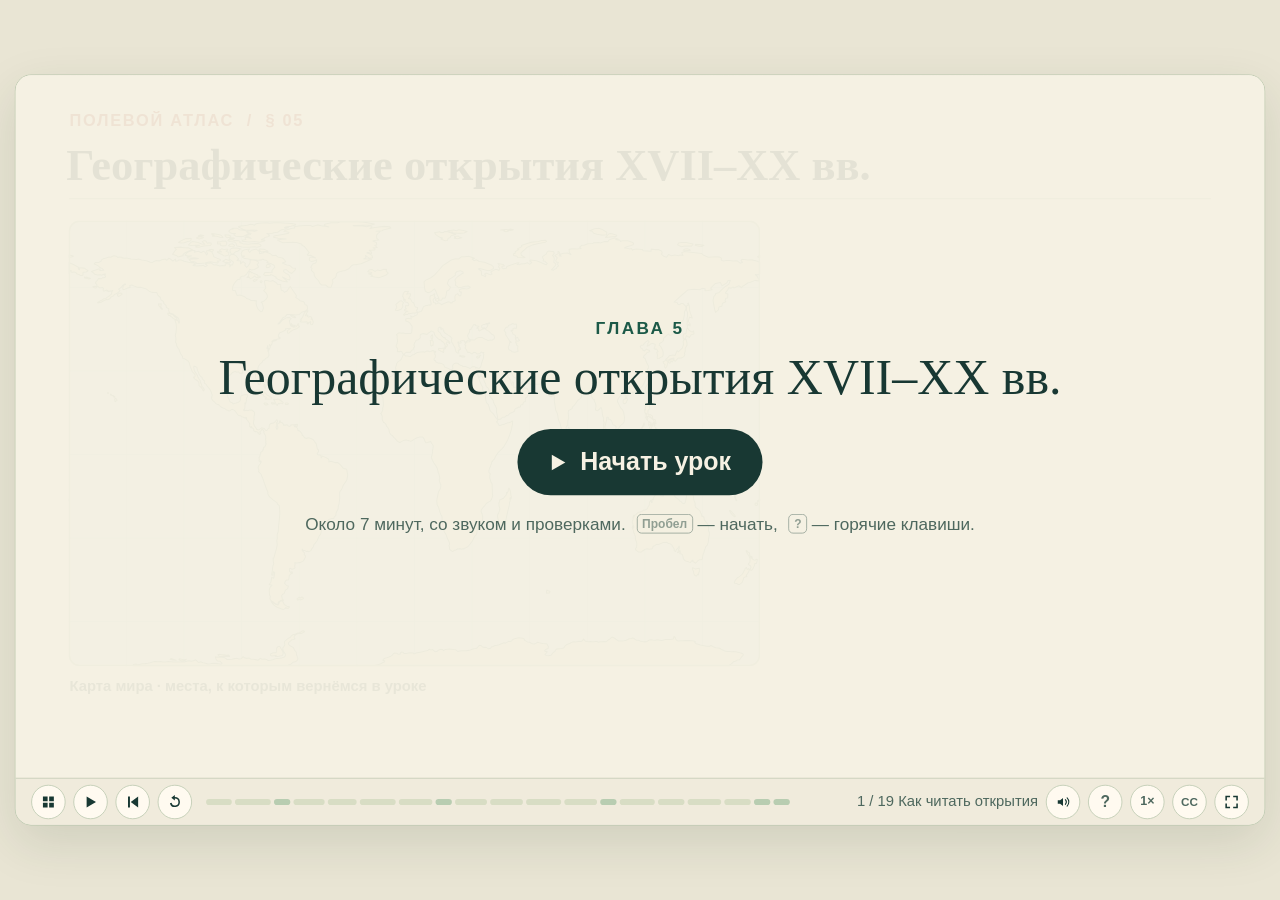
==== ch05/index.html @ 441d724c "Publish the Field Atlas for grades 5–6" ====
<!doctype html>
<html lang="ru">
<head>
  <meta charset="utf-8">
  <meta name="viewport" content="width=device-width, initial-scale=1">
  <meta name="theme-color" content="#e9e5d4">
  <title>Географические открытия XVII–XX вв. · Полевой атлас</title>
  <link rel="stylesheet" href="../lib/engine.css">
  <style>@view-transition { navigation: none; }</style>
</head>
<body>
  <script src="../lib/engine.js"></script>
  <script src="audio/ru/timings.js?v=2"></script>
  <script src="world.js"></script>
  <script src="lesson.js"></script>
  <script>
'use strict';
const CHAPTER = { number: 5, title: 'Географические открытия XVII–XX вв.', minutes: 7, language: 'ru', lead: false };
const BEATS = [
  ['intro', 'Как читать открытия', m => seaIntro(m('question'), m('lens'))],
  ['drake', 'Дрейк', m => seaDrake(m('route'), m('passage'), m('trade'))],
  ['q-drake', 'Найди пролив', () => seaLocate('drake'), { dur: .5, ask: done => seaLocateQuiz('drake', done) }],
  ['atlases', 'Ортелий и Меркатор', m => seaAtlases(m('ortelius'), m('mercator'), m('distort'))],
  ['barents', 'Баренц', m => seaBarents(m('north'), m('winter'), m('name'))],
  ['tasman', 'Янсзон и Тасман', m => seaTasman(m('people'), m('janszoon'), m('tasman'))],
  ['cook', 'Кук', m => seaCook(m('map'), m('botany'), m('claim'))],
  ['q-cook', 'Найди берег', () => seaLocate('cook'), { dur: .5, ask: done => seaLocateQuiz('cook', done) }],
  ['antarctica', 'Антарктида', m => seaAntarctica(m('ships'), m('ice'), m('coast'))],
  ['humboldt', 'Гумбольдт', m => seaHumboldt(m('climb'), m('belts'), m('compare'))],
  ['continents', 'Замбези и Центральная Азия', m => seaContinents(m('africa'), m('asia'), m('evidence'))],
  ['passages', 'Два прохода', m => seaPassages(m('east'), m('west'), m('ice'))],
  ['q-passage', 'Проверь проходы', () => seaPassages(0, .1, .2, true), { dur: .5, ask: seaQuickPassage }],
  ['poles', 'Два полюса', m => seaPoles(m('peary'), m('south'), m('north'))],
  ['survey', 'Хребет Черского', m => seaSurvey(m('range'), m('measure'))],
  ['kontiki', '«Кон-Тики»', m => seaKontiki(m('raft'), m('landing'), m('claim'))],
  ['wrap', 'Что изменилось', m => seaWrap(m('routes'), m('study'), m('test'))],
  ['practice', 'Итоговая проверка', seaPracticeStage, { dur: .5, ask: seaFinalQuiz }],
  ['finish', 'Итог', () => seaHeading('ПОЛЕВОЙ АТЛАС  /  ИТОГ', 'Экспедиция завершена'), { dur: .5, ask: seaFinish }],
].map(([id, title, run, extra]) => ({ id, title, run, ...extra }));

boot();
$('bHome').href = '../index.html#ch05';
  </script>
</body>
</html>
---- lib/engine.css ----
@import url(volume.css);
@import url(book.css);   /* this book's own settings and overrides (not shared), before the rules below */
/* The palette. lib/book.css may redefine any of it in its own ':root' (this one has no specificity), e.g. a light board
   with dark ink: the stage, COL in engine.js, the cards and the player bar all follow. Colours are #rrggbb. The last
   lines are shades between those colours, written out so the dark board stays exact: a palette of its own sets them too
   (the light set in book.css). */
:where(:root) {
  --page: #0f1613; --board: #1d2b27; --panel: #22322d; --edge: #3a5047;
  --chalk: #ece8dc; --dim: #9aaba3; --faint: #5d7068;
  --task: #f0b45a; --quiz: #86c9e8; --good: #8fd6b0; --bad: #f08c7a;
  --ui: "Avenir Next", "Segoe UI", "Helvetica Neue", Arial, sans-serif;
  --vignette: rgba(0, 0, 0, .35);   /* the stage's darkened edges; a light board wants a faint, warm one */
  color-scheme: dark;
  --rule: #2e433b;                            /* lines between answer rows */
  --track: #2f4640; --track-ask: #2d4a57;     /* the player bar's steps, and its question steps */
  --bar-edge: #2a3b35; --hover: #2b3f36;      /* the bar's top line, the volume control under the pointer */
  --veil: #0a100e;                            /* behind the help panel and the captions */
}
* { box-sizing: border-box; }
html, body { height: 100%; margin: 0; overflow: hidden; background: var(--page); }
body { color: var(--chalk); font: 26px/1.4 var(--ui); }
button { font: inherit; color: inherit; cursor: pointer; }
button:focus-visible, [tabindex]:focus-visible { outline: 3px solid var(--task); outline-offset: 3px; }
button[hidden] { display: none; }

/* One fixed 1600×960 frame (900 stage + 60 controls), scaled to fit the window. Fixed, not absolute: a frame wider
   than a phone would otherwise widen the phone's layout viewport, and fit() would scale to that wider width. */
#frame { position: fixed; left: 50%; top: 50%; width: var(--sw, 1600px); height: calc(var(--sh, 900px) + 60px); transform: translate(-50%, -50%) scale(var(--k, .5));
  border-radius: 20px; overflow: hidden; background: var(--board); box-shadow: 0 0 0 1px var(--edge), 0 30px 80px rgba(0, 0, 0, .45); }
#stage { position: absolute; left: 0; top: 0; width: var(--sw, 1600px); height: var(--sh, 900px); display: block;
  background: radial-gradient(75% 75% at 50% 45%, rgba(0,0,0,0) 60%, var(--vignette)), var(--grain, none), var(--board); }
#ui { position: absolute; left: 0; top: 0; width: var(--sw, 1600px); height: var(--sh, 900px); pointer-events: none; }
#ui > * { pointer-events: auto; }

.cover { position: absolute; left: 0; top: 0; width: var(--sw, 1600px); height: var(--sh, 900px); display: grid; place-items: center; background: color-mix(in srgb, var(--page) 50%, transparent); border: 0; }
.cover[hidden] { display: none; }
.cover > div { display: flex; flex-direction: column; align-items: center; }
.cover-k { margin: 0 0 10px; text-align: center; font-size: 22px; font-weight: 600; letter-spacing: .14em; text-transform: uppercase; color: var(--quiz); }
.cover-t { margin: 0 0 44px; max-width: min(1200px, calc(var(--sw, 1600px) - 100px)); text-align: center; font: 500 64px/1.15 "Iowan Old Style", Palatino, Georgia, serif; color: var(--chalk); text-wrap: balance; }
.cover > div > * { animation: rise .7s cubic-bezier(.2, .8, .2, 1) backwards; }
.cover-t { animation-delay: .08s; }
.cover .go { animation-delay: .18s; }
.cover small { animation-delay: .26s; }
@keyframes rise { from { opacity: 0; transform: translateY(14px); } }
.cover .go { display: inline-flex; align-items: center; gap: 16px; padding: 20px 40px; border-radius: 999px; background: var(--chalk); color: var(--board); font-weight: 600; font-size: 32px; }
.cover small { display: block; margin-top: 22px; font-size: 22px; text-align: center; color: var(--dim); }
.paused-mark { position: absolute; left: 0; top: 0; width: var(--sw, 1600px); height: var(--sh, 900px); display: none; place-items: center; pointer-events: none; }
.paused .paused-mark { display: grid; }
.paused-mark div { padding: 14px 30px; border-radius: 999px; background: color-mix(in srgb, var(--page) 85%, transparent); color: var(--dim); font-size: 22px; }

/* Question cards inside the picture. */
.card { position: absolute; padding: 20px 26px; border-radius: 20px; background: color-mix(in srgb, var(--panel) 97%, transparent); border: 1.5px solid var(--edge); border-inline-start: 7px solid var(--quiz); box-shadow: 0 14px 44px rgba(0, 0, 0, .35); }
.card.band { display: grid; grid-template-columns: auto minmax(0, 1fr) auto auto; grid-template-areas: "pic head body acts" "pic fb body acts"; column-gap: 28px; align-items: center; align-content: center; min-height: 150px; }
.band .mascot { grid-area: pic; }
.band .head { grid-area: head; align-self: end; }
.band .fb { grid-area: fb; align-self: start; }
.band .body { grid-area: body; }
.band .acts { grid-area: acts; }
.side .mascot { float: inline-end; margin-block: -2px 6px; margin-inline: 10px -4px; }
.kicker { margin: 0 0 4px; font-size: 20px; font-weight: 600; color: var(--quiz); }
.prompt { margin: 0; font-size: 28px; line-height: 1.35; }
.side .prompt { font-size: 24px; }
.body:empty { display: none; }
.side .body { margin-top: 14px; }
.opts { display: flex; gap: 12px; flex-wrap: wrap; }
.opt { padding: 8px 24px; border-radius: 999px; border: 2px solid var(--edge); background: transparent; color: var(--chalk); font-size: 24px; min-height: 58px; display: inline-flex; align-items: center; }
.opt:hover:not(:disabled) { border-color: var(--dim); }
.opt[aria-pressed="true"] { background: var(--c, var(--chalk)); border-color: var(--c, var(--chalk)); color: var(--on-fill, #1b2320); font-weight: 600; }
.opt.good { border-color: var(--good); box-shadow: 0 0 0 3px color-mix(in srgb, var(--good) 35%, transparent); }
.opt.bad { border-color: var(--bad); color: var(--bad); }
.opt:disabled { cursor: default; }
.fb { margin-top: 8px; font-size: 22px; line-height: 1.4; color: var(--chalk); }
.fb:empty { display: none; }
.fb.ok::before { content: "✓ "; color: var(--good); font-weight: 700; }
.fb.no::before { content: "✗ "; color: var(--bad); font-weight: 700; }
.fb ul { margin: 6px 0 0; padding-inline-start: 22px; }
.side .fb { max-height: 110px; overflow: auto; font-size: 20px; }
.acts { display: flex; gap: 12px; align-items: center; }
.side .acts { margin-top: 16px; }
.side .acts { flex-wrap: wrap; gap: 10px; }
.side .btn { padding: 8px 16px; font-size: 20px; }
.card.side { padding: 18px 22px; }
.btn { padding: 10px 28px; border-radius: 999px; border: 0; background: var(--chalk); color: var(--board); font-weight: 600; font-size: 22px; white-space: nowrap; }
.btn.quiet { background: transparent; color: var(--dim); border: 1.5px solid var(--edge); }
.btn.go { background: var(--quiz); color: var(--on-fill, #10242e); }   /* --on-fill: text on a coloured fill */
.btn:disabled { background: var(--edge); color: var(--dim); cursor: default; }

.grid .row { display: grid; grid-template-columns: 170px minmax(0, 1fr) 34px; gap: 16px; align-items: center; padding: 5px 0; padding-inline-start: 12px; border-bottom: 1px solid var(--rule); }
.grid .num { display: flex; justify-content: flex-end; align-items: center; font-size: 26px; }
.grid.text .row { grid-template-columns: minmax(0, 1fr) auto 34px; }
.grid.text .num { justify-content: flex-start; }
.grid .opts { gap: 8px; }
.grid .opt { padding: 3px 16px; min-height: 42px; font-size: 20px; }
.grid .mark { font-weight: 700; text-align: center; }
.grid .mark.good { color: var(--good); }
.grid .mark.bad { color: var(--bad); }
.grid .why { grid-column: 1 / -1; font-size: 19px; color: var(--dim); padding-inline-start: 186px; }
.grid.text .why { padding-inline-start: 0; }
.grid .why:empty { display: none; }

.hit { cursor: pointer; }
.hit .ring { fill: transparent; stroke: var(--chalk); stroke-width: 2.5; stroke-opacity: 0; }
.hit:hover .ring, .hit:focus .ring { stroke-opacity: .7; }
.hit.bad .ring { stroke: var(--bad); stroke-opacity: 1; }
.hit.good .ring { stroke: var(--good); stroke-opacity: 1; stroke-width: 4; }
/* Listen and find (findWords): the word beside a tapped thing. A book can set --word-font for its early-reader letters. */
.findw rect:focus-visible { stroke: var(--chalk); stroke-width: 5; outline: none; }
#ui > .card.word { pointer-events: none; padding: 2px 36px 10px; border-inline-start-width: 1.5px; border-radius: 30px; font: 600 96px/1.15 var(--word-font, var(--ui)); white-space: nowrap; animation: word-in .3s cubic-bezier(.3, 1.5, .6, 1); }
@keyframes word-in { from { transform: scale(.6); opacity: 0; } }
.tok { cursor: grab; touch-action: none; }   /* a finger drags the chip instead of scrolling the page */

/* Controls strip, part of the frame. */
#bar { position: absolute; left: 0; top: var(--sh, 900px); width: var(--sw, 1600px); height: 60px; display: flex; align-items: center; gap: 10px; padding: 0 20px; background: color-mix(in srgb, var(--page) 50%, var(--board)); border-top: 1px solid var(--bar-edge); }
.icon { width: 44px; height: 44px; border-radius: 50%; border: 1px solid var(--edge); background: var(--panel); display: grid; place-items: center; flex: none; padding: 0; }
.icon svg { width: 18px; height: 18px; fill: var(--chalk); }
.icon .i-pause { display: none; }
.is-playing .icon .i-play { display: none; }
.is-playing .icon .i-pause { display: block; }
.segs { flex: 1; display: flex; gap: 4px; height: 30px; align-items: center; min-width: 0; margin: 0 8px; }
.seg { position: relative; display: block; min-width: 0; height: 8px; border-radius: 4px; background: var(--track); border: 0; padding: 0; overflow: hidden; }
.seg:hover { height: 12px; }
.seg i { position: absolute; left: 0; top: 0; bottom: 0; width: 0; background: var(--chalk); }
.seg.ask { background: var(--track-ask); }
.seg.ask i { background: var(--quiz); }
.step { width: 300px; flex: none; color: var(--dim); font-size: 19px; white-space: nowrap; overflow: hidden; text-overflow: ellipsis; text-align: right; }
/* Keep the control strip usable without scaling down its touch targets. */
@media (max-width: 700px) {
  #frame { top: calc(50% - 50px); overflow: visible; }
  #bar { width: calc(var(--sw, 1600px) * var(--k)); height: auto; flex-wrap: wrap; gap: 6px; padding: 8px;
    transform: scale(calc(1 / var(--k))); transform-origin: left top; border-radius: 0 0 12px 12px; }
  #bar .icon { width: 36px; height: 40px; }
  .step { display: none; }
  #bHelp { display: none; }   /* keyboard shortcuts; room for the speed button on a phone */
  #bar .icon.speed { width: 36px; min-width: 0; padding: 0; font-size: 12px; letter-spacing: -.3px; }
  .segs { order: 1; }
  .segs { min-width: 80px; margin: 0; }
  :root.full #bar { transform-origin: left bottom; border-radius: 0; }
}
/* Full screen: the stage fills the screen and the controls lie over its foot, out of sight until the pointer moves
   (engine.js wake(): .awake), while paused or ended (.held) and while the pointer is on them. */
:root.full #frame { top: 50%; height: var(--sh, 900px); border-radius: 0; box-shadow: none; }
:root.full #bar { top: auto; bottom: 0; transition: opacity .3s; border-top: 0;
  background: linear-gradient(transparent, color-mix(in srgb, var(--page) 85%, transparent)); }
:root.full #frame:not(.awake):not(.held) #bar:not(:hover):not(:focus-within) { opacity: 0; pointer-events: none; }
:root.full #frame:not(.awake):not(.held):not(:has(#bar:hover)) { cursor: none; }
/* A touch screen has no hover to bring the controls back, and a tap that answers a question would cover the card with
   them: there full screen keeps them, full size, under the stage (fit() leaves them room). */
@media (pointer: coarse) {
  :root.full #frame { top: calc(50% - 30px); overflow: visible; }
  :root.full #frame #bar { top: var(--sh, 900px); bottom: auto; width: calc(var(--sw, 1600px) * var(--k)); height: auto; flex-wrap: wrap;
    gap: 6px; padding: 8px; transform: scale(calc(1 / var(--k))); transform-origin: left top; background: none; opacity: 1 !important; pointer-events: auto !important; }
  :root.full #bar .icon { width: 40px; height: 40px; }
  :root.full .step, :root.full #bHelp { display: none; }
  :root.full .segs { order: 1; min-width: 80px; margin: 0; }
}
@media (pointer: coarse) and (max-width: 700px) { :root.full #frame { top: calc(50% - 55px); } }

.sound-note { position: absolute; inset-inline-start: 24px; top: 20px; margin: 0; padding: 8px 18px; border-radius: 12px; background: color-mix(in srgb, var(--page) 85%, transparent); color: var(--dim); font-size: 19px; }
.sound-note[hidden] { display: none; }
.blanks .brow { padding: 8px 0; border-bottom: 1px solid var(--rule); }
.blanks .brow:last-child { border-bottom: 0; }
.blanks .bline { line-height: 64px; white-space: nowrap; }
.blanks .mark { display: inline-block; margin-inline-start: 14px; font-weight: 700; }
.blanks .mark.good { color: var(--good); animation: pop .35s ease-out; }
.blanks .mark.bad { color: var(--bad); }
.blanks .why { font-size: 19px; color: var(--dim); line-height: 1.35; }
.blanks .why:empty { display: none; }
.box { height: 52px; margin: 0 6px; padding: 0 6px; border: 0; border-bottom: 3px solid var(--quiz); border-radius: 8px 8px 0 0; background: color-mix(in srgb, var(--chalk) 7%, transparent); color: var(--chalk); font: 32px var(--math-font, "STIX Two Text", "Cambria Math", "Iowan Old Style", Palatino, Georgia, serif); text-align: center; vertical-align: -6px; }
.box:focus { outline: none; background: color-mix(in srgb, var(--quiz) 16%, transparent); }
.box.good { border-color: var(--good); }
.box.bad { border-color: var(--bad); }
.box:disabled { opacity: 1; }
kbd { display: inline-block; min-width: 1.5em; padding: 0 .4em; margin-inline-start: .5em; border: 1.5px solid currentColor; border-radius: 6px; font: 600 .7em/1.5 var(--ui); text-align: center; vertical-align: .12em; opacity: .6; }
.opt kbd { margin: 0; margin-inline-end: .6em; }
.keys { margin: 6px 0 0; font-size: 18px; color: var(--dim); }
.keys kbd { margin: 0 .15em; }
.grid .row.cur { background: color-mix(in srgb, var(--chalk) 5%, transparent); box-shadow: inset 4px 0 var(--quiz); }
.help { position: absolute; left: 0; top: 0; width: var(--sw, 1600px); height: var(--sh, 900px); display: grid; place-items: center; background: color-mix(in srgb, var(--veil) 72%, transparent); }
.help[hidden] { display: none; }
.help-box:focus { outline: none; }   /* focused as the open dialog, not as a control */
.help-box { width: min(1120px, calc(var(--sw, 1600px) - 80px)); padding: 40px 50px; border-radius: 22px; background: var(--panel); border: 1.5px solid var(--edge); }
.help h2 { margin: 0 0 22px; font-size: 32px; font-weight: 600; }
.help h3 { margin: 0 0 12px; font-size: 20px; font-weight: 600; color: var(--quiz); }
.help-cols { display: grid; grid-template-columns: 1fr 1fr; gap: 44px; }
.help-cols:has(> [hidden]) { grid-template-columns: 1fr; }
.help dl { margin: 0; display: grid; grid-template-columns: 150px 1fr; row-gap: 10px; font-size: 22px; }
.help dt { text-align: end; padding-inline-end: 18px; white-space: nowrap; }
.help dt kbd { margin: 0; margin-inline-start: .3em; opacity: .9; }
.help dd { margin: 0; color: var(--dim); }
.help-close { margin: 26px 0 0; font-size: 18px; color: var(--dim); }
.icon.txt { font-size: 20px; font-weight: 700; color: var(--dim); }
/* Optional captions of the narration, one sentence at a time. Off by default: teaching text lives in the picture. */
.caption { position: absolute; left: 50%; bottom: 78px; transform: translateX(-50%); width: max-content; max-width: min(1180px, calc(var(--sw, 1600px) - 80px)); padding: 10px 24px; border-radius: 14px; background: color-mix(in srgb, var(--veil) 82%, transparent); color: var(--chalk); font-size: 28px; line-height: 1.35; text-align: center; pointer-events: none; }
.caption[hidden] { display: none; }
.icon.cc { font-size: 15px; font-weight: 700; color: var(--dim); }
.icon.cc[aria-pressed="true"] { background: var(--chalk); border-color: var(--chalk); color: var(--board); }
.card.side { overflow: auto; }
svg.m { display: inline-block; overflow: visible; }
.card b { font-weight: 700; }   /* not 'bolder' (900 under a 600 prompt) */
.card { animation: card-in .45s cubic-bezier(.2, .9, .3, 1.15); }
.fb:not(:empty) { animation: fb-in .3s ease-out; }
.opt.bad, .grid .mark.bad { animation: shake .4s; }
.grid .mark.good { animation: pop .35s ease-out; }
@keyframes card-in { from { opacity: 0; transform: translateY(24px) scale(.98); } }
@keyframes fb-in { from { opacity: 0; transform: translateY(8px); } }
@keyframes pop { 0% { transform: scale(.3); opacity: 0; } 70% { transform: scale(1.3); } }
@keyframes shake { 20% { transform: translateX(-8px); } 40% { transform: translateX(8px); } 60% { transform: translateX(-5px); } 80% { transform: translateX(5px); } }
/* Full-screen chapter practice. */
.card.screen { height: 900px; padding: 50px 70px; border: 0; border-radius: 0; background: transparent; box-shadow: none; animation: screen-in .5s ease-out; max-height: none; overflow: visible; }
.screen .kicker { font-size: 22px; }
.screen .prompt { font-size: 40px; font-weight: 600; }
.screen .body { margin-top: 30px; }
.card.screen { display: flex; flex-direction: column; }
.screen .head { order: 1; } .screen .body { order: 2; }
.screen .fb { order: 3; max-width: min(1080px, calc(var(--sw, 1600px) - 140px)); margin: 26px 0 0; font-size: 24px; }   /* feedback right under the answers */
/* Practice screens: the bottom 130 px hold the buttons. Long answers scroll inside the body, so the feedback under
   them stays in view after a wrong answer adds a 'why' line to each row. */
.card.screen:not(.sort):not(.fin) { padding-bottom: 130px; }
.card.screen:not(.sort):not(.fin) > .head, .card.screen:not(.sort):not(.fin) > .fb { flex: none; }
.card.screen:not(.sort):not(.fin) > .body { flex: 0 1 auto; min-height: 0; overflow-y: auto; }
.screen .acts { position: absolute; inset-inline-end: 70px; bottom: 48px; }
.screen .grid .row { grid-template-columns: 200px minmax(0, 1fr) 40px; padding: 9px 0; padding-inline-start: 12px; }
/* a long label (a system of equations) widens the label column for every row instead of running off the card's left */
.screen .grid:not(.text) { display: grid; grid-template-columns: minmax(200px, max-content) minmax(0, 1fr) 40px; }
.screen .grid:not(.text) > .row { grid-column: 1 / -1; grid-template-columns: subgrid; }
.screen .grid.text .row { grid-template-columns: minmax(0, 1fr) auto 40px; }
.screen .grid .opt { font-size: 22px; min-height: 50px; padding: 4px 20px; }
.screen .grid .why { padding-inline-start: 216px; font-size: 20px; }
.screen .grid.text .why { padding-inline-start: 0; }
#ui > .screen.sort { pointer-events: none; }
.screen.sort > * { pointer-events: auto; }
.screen.sort .head { position: absolute; right: 34px; top: 40px; width: 330px; }
.screen.sort .prompt { font-size: 28px; }
.screen.sort .fb { position: absolute; margin: 0; left: auto; right: 34px; bottom: 116px; width: 330px; max-height: 240px; overflow: auto; font-size: 20px; }
.screen.sort .acts { right: 34px; }
.fin .finwrap { display: flex; flex-direction: column; align-items: center; justify-content: center; height: 100%; text-align: center; padding-bottom: 60px; }
.fin .mascot { margin-bottom: 28px; }
.fin .fb, .fin .acts { position: static; }
.fin .fb { order: 0; margin: 0; }   /* result lines, not answer feedback: keep them above the buttons */
.fin .acts { margin-top: 30px; }
@keyframes screen-in { from { opacity: 0; } }

/* The guide: an infinity sign whose loops are its eyes. */
.mascot { display: block; flex: none; overflow: visible; }
.mascot .mbody { transform-box: view-box; transform-origin: 60px 46px; animation: bob 3.4s ease-in-out infinite; }
.mascot .eyes { transition: transform .3s; }
.mascot .pupil { transform-box: fill-box; transform-origin: center; animation: blink 5s infinite; }
.mascot .joy, .mascot .flat { display: none; }
.mascot.happy .pupil { display: none; }
.mascot.happy .joy { display: inline; }
.mascot.happy .mbody { animation: hop .55s ease-out 2, bob 3.4s ease-in-out 1.1s infinite; }
.mascot.oops .eyes { transform: translate(-3px, 4px); }
.mascot.oops .smile { display: none; }
.mascot.oops .flat { display: inline; }
.mascot.oops .mbody { animation: wobble .5s ease-in-out, bob 3.4s ease-in-out .5s infinite; }
@keyframes bob { 50% { transform: translateY(-3px) rotate(-2deg); } }
@keyframes blink { 0%, 93%, 100% { transform: scaleY(1); } 96% { transform: scaleY(.1); } }
@keyframes hop { 40% { transform: translateY(-12px) rotate(4deg); } }
@keyframes wobble { 25% { transform: rotate(-8deg); } 75% { transform: rotate(6deg); } }
@media (prefers-reduced-motion: reduce) { .card, .fb, .opt, .grid .mark, .mascot * { animation: none !important; } }

a.icon { text-decoration: none; }
/* Citations (cite() and plain-text labels found in refs.js) and the finish card's source list open the source in a new tab. */
a.cite { cursor: pointer; }
a.cite text, a.cite tspan { text-decoration: underline; text-decoration-thickness: 1.5px; text-underline-offset: 5px; }
a.cite:hover text, a.cite:hover tspan { fill: var(--quiz); }
a.cite:focus { outline: none; }
a.cite:focus-visible text, a.cite:focus-visible tspan { fill: var(--task); }
a.cite:focus-visible { outline: 3px solid var(--task); outline-offset: 6px; border-radius: 4px; }
#ui a.cite { color: inherit; text-decoration: underline; text-underline-offset: 3px; }
#ui a.cite:hover { color: var(--quiz); }
.fin .srcs { margin: 26px 0 0; max-width: min(1100px, calc(var(--sw, 1600px) - 100px)); font-size: 19px; line-height: 1.45; color: var(--dim); text-align: start; }
.fin .srcs h2 { margin: 0 0 6px; font-size: 18px; font-weight: 600; letter-spacing: .14em; text-transform: uppercase; color: var(--quiz); }
.fin .srcs ol { margin: 0; padding-left: 0; list-style: none; max-height: 190px; overflow: auto; }
.fin .srcs li { padding-inline-start: 2em; text-indent: -2em; margin: 0 0 6px; }
.fin .srcs a { color: var(--chalk); text-underline-offset: 3px; }
.fin .srcs a:hover { color: var(--quiz); }
.fin .srcs a:focus-visible { outline: 3px solid var(--task); outline-offset: 2px; }
a.btn { text-decoration: none; display: inline-block; }
/* Page-to-page motion: the contents card grows into this frame, and shrinks back on the way out. */
@view-transition { navigation: auto; }
#frame { view-transition-name: lesson; }
::view-transition-group(lesson) { animation-duration: .5s; animation-timing-function: cubic-bezier(.2, .8, .2, 1); }
::view-transition-old(lesson), ::view-transition-new(lesson) { height: 100%; object-fit: cover; }
::view-transition-old(lesson) { animation-duration: .18s; }
@media (prefers-reduced-motion: reduce) { .cover > div > * { animation: none; } ::view-transition-group(*), ::view-transition-old(*), ::view-transition-new(*) { animation: none !important; } }
/* The finish screen speaks the same type as the chapter cover and the contents page. */
.fin .kicker { font-size: 20px; letter-spacing: .14em; text-transform: uppercase; }
.fin .prompt { margin: 6px 0 14px; font: 500 56px/1.15 "Iowan Old Style", Palatino, Georgia, serif; }
.icon.speed { width: auto; min-width: 44px; padding: 0 10px; border-radius: 22px; font-size: 16px; }
/* An upright stage is seen at about half the scale of a wide one on the same screen: bigger caption text. */
:root[data-stage="portrait"] .step { width: 120px; }   /* the 900-wide bar keeps room for the steps */
:root[data-stage="portrait"] .caption { font-size: 38px; bottom: 60px; }
/* Right-to-left interface text (engine.js sets <html dir="rtl"> for Arabic). Cards, captions, help and the cover read from
   the right through the logical properties above (border-inline-start, inset-inline-end, …). The stage and the player bar
   keep their left-to-right geometry, so a drawing's coordinates, the timeline and the ← → keys mean the same in every
   language (the bar's step label reads "3 / 6  title" as the bar does). Mathematics reads left to right inside Arabic
   text, as in Arabic school books: an expression (svg.m) and an answer line (.bline: "3 + 4 = [box] ✗") keep their order. */
[dir="rtl"] :is(#stage, #bar, svg.m, .bline) { direction: ltr; }
[dir="rtl"] .grid .row.cur { box-shadow: inset -4px 0 var(--quiz); }   /* the current row's bar at its start, the right */
/* Arabic letters join: letter spacing breaks the words apart. The faces are each system's own Arabic UI and book faces;
   no font file is loaded. A book's own lib/book.css :root still wins (these have no specificity). */
:where(:root:lang(ar)) { --ui: "Segoe UI", "SF Arabic", "Geeza Pro", "Noto Sans Arabic", Tahoma, sans-serif; }
:root:lang(ar) :is(.cover-k, .fin .kicker, .fin .srcs h2) { letter-spacing: 0; }
:root:lang(ar) .cover-t, :root:lang(ar) .fin .prompt { font-family: "Noto Naskh Arabic", "Traditional Arabic", "Times New Roman", serif; }
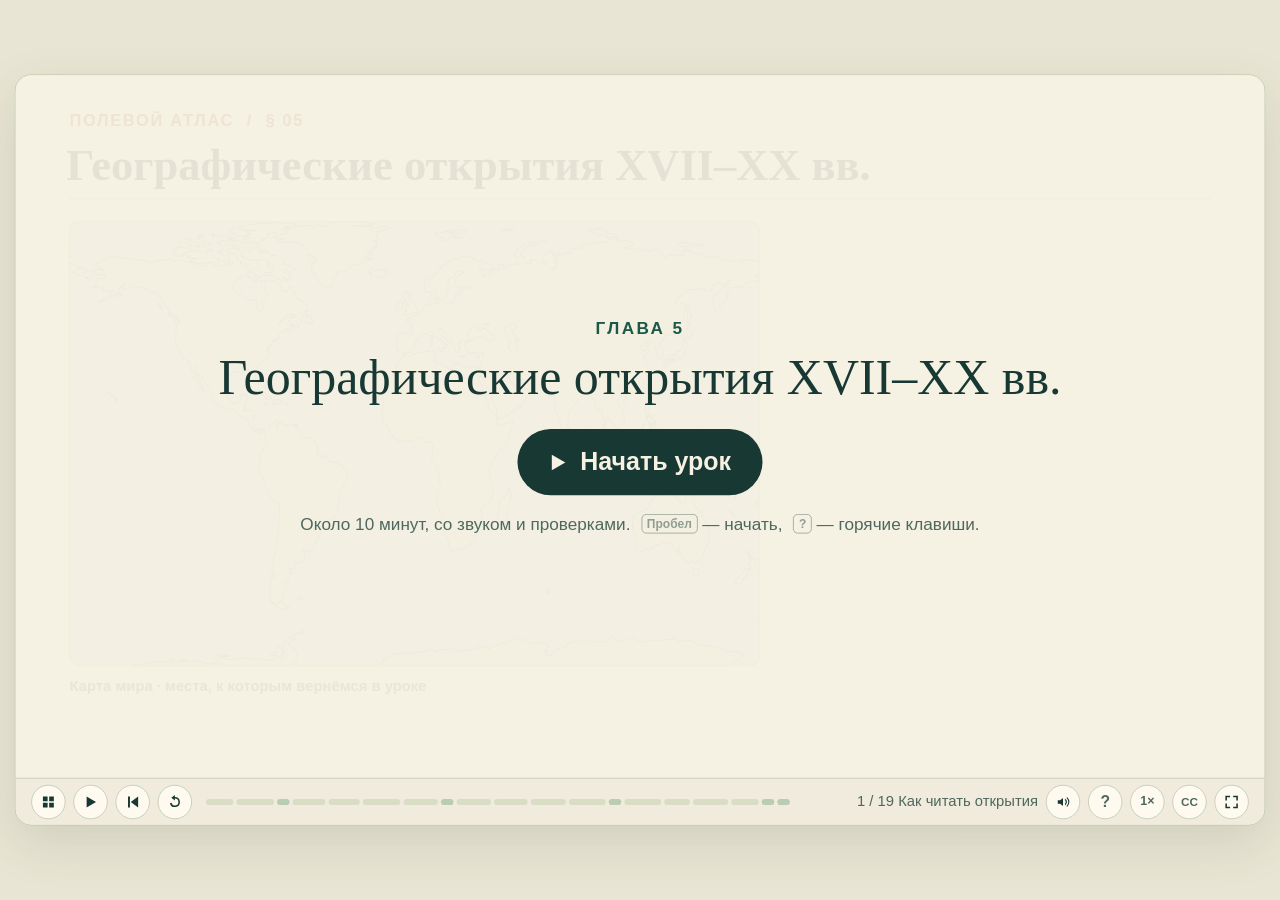
==== commit afa82015: "Narrate both chapters with Svetlana" ====
--- a/ch05/index.html
+++ b/ch05/index.html
@@ -10,12 +10,12 @@
 </head>
 <body>
   <script src="../lib/engine.js"></script>
-  <script src="audio/ru/timings.js?v=2"></script>
+  <script src="audio/ru/timings.js?v=svetlana"></script>
   <script src="world.js"></script>
   <script src="lesson.js"></script>
   <script>
 'use strict';
-const CHAPTER = { number: 5, title: 'Географические открытия XVII–XX вв.', minutes: 7, language: 'ru', lead: false };
+const CHAPTER = { number: 5, title: 'Географические открытия XVII–XX вв.', minutes: 10, language: 'ru', lead: false };
 const BEATS = [
   ['intro', 'Как читать открытия', m => seaIntro(m('question'), m('lens'))],
   ['drake', 'Дрейк', m => seaDrake(m('route'), m('passage'), m('trade'))],
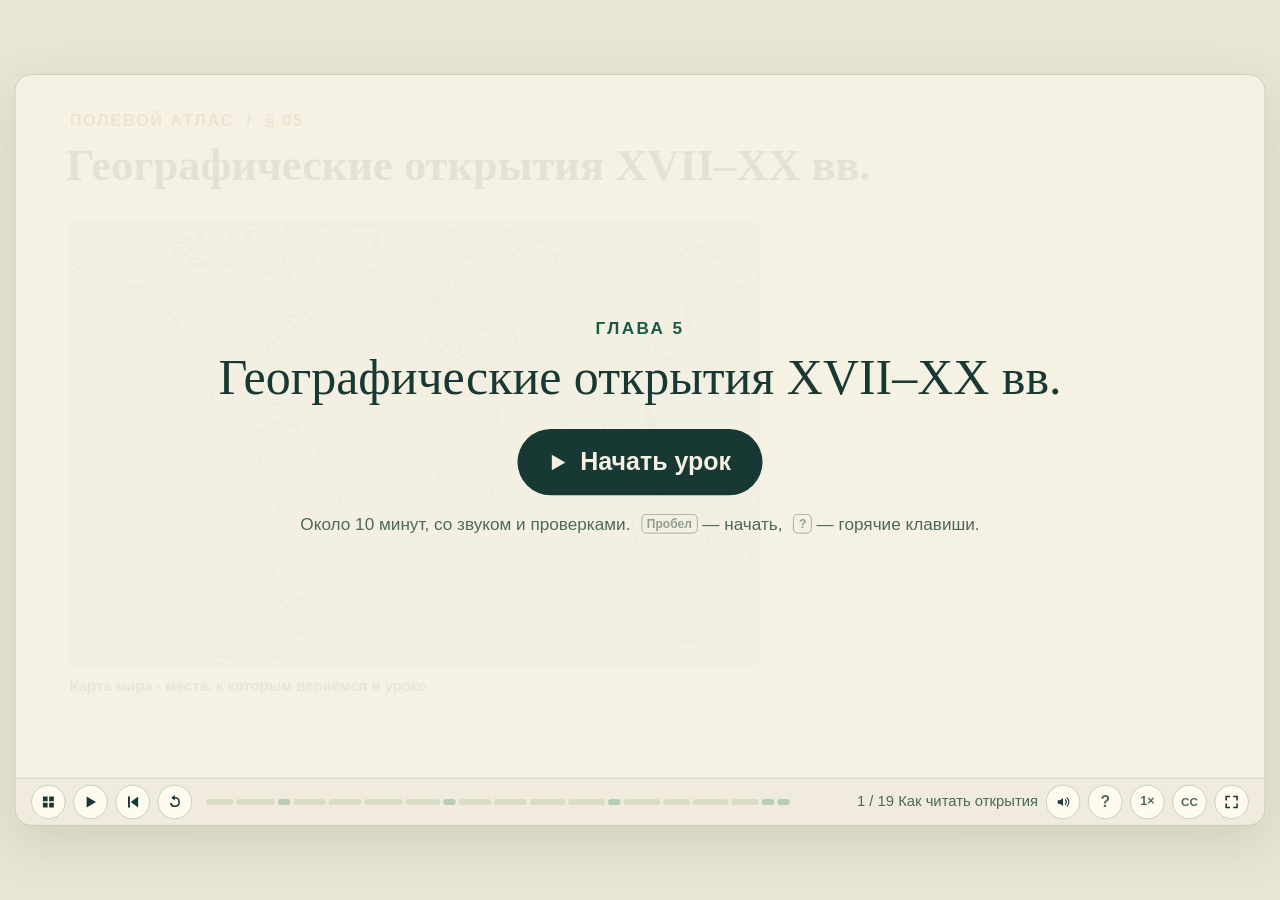
==== commit 4245233e: "Correct pronunciation and narration in chapter 5" ====
--- a/ch05/index.html
+++ b/ch05/index.html
@@ -10,7 +10,7 @@
 </head>
 <body>
   <script src="../lib/engine.js"></script>
-  <script src="audio/ru/timings.js?v=svetlana"></script>
+  <script src="audio/ru/timings.js?v=svetlana-ipa"></script>
   <script src="world.js"></script>
   <script src="lesson.js"></script>
   <script>
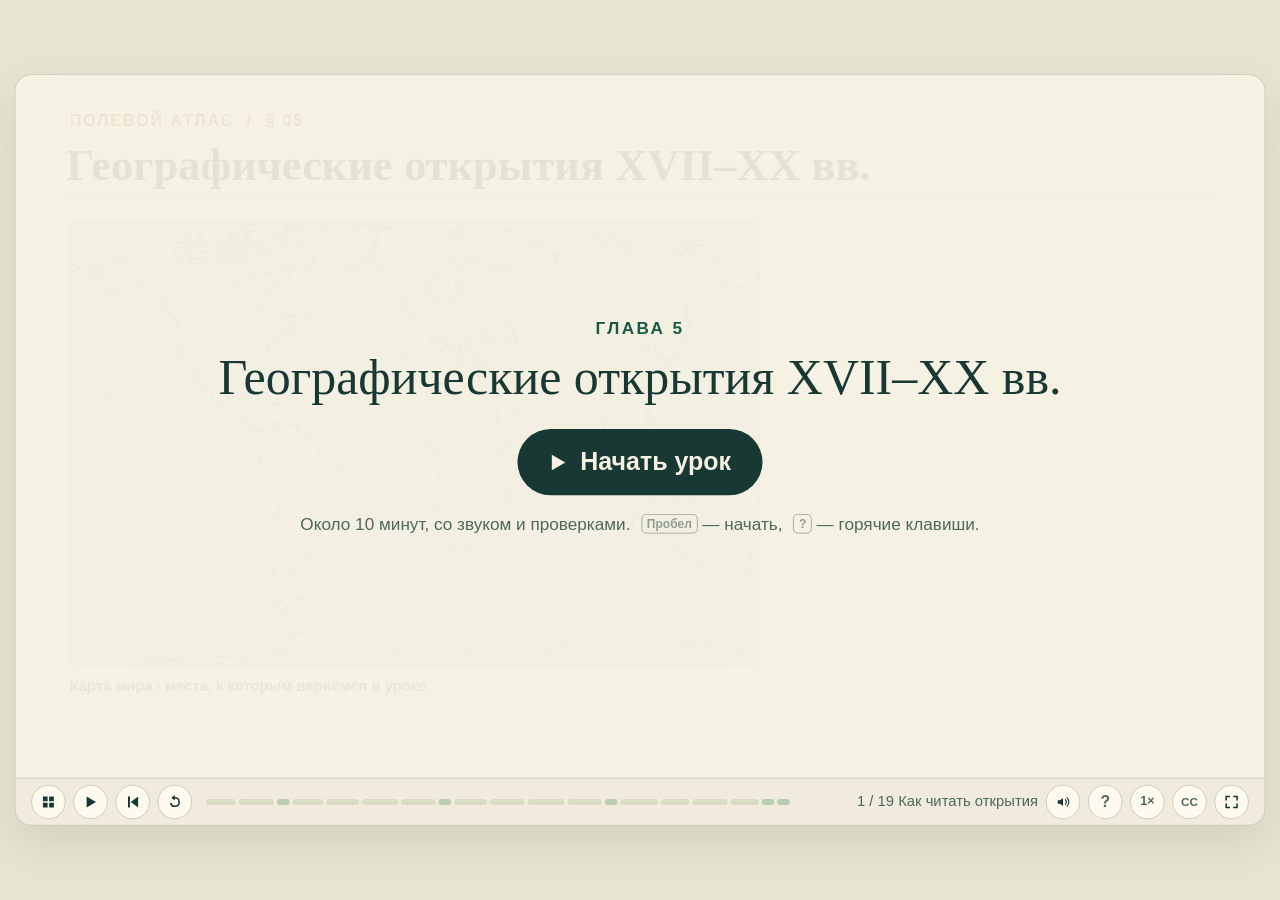
==== commit 22b22fcb: "Narrate both geography lessons with ElevenLabs" ====
--- a/ch05/index.html
+++ b/ch05/index.html
@@ -10,7 +10,7 @@
 </head>
 <body>
   <script src="../lib/engine.js"></script>
-  <script src="audio/ru/timings.js?v=svetlana-ipa"></script>
+  <script src="audio/ru/timings.js?v=eleven-v4"></script>
   <script src="world.js"></script>
   <script src="lesson.js"></script>
   <script>
